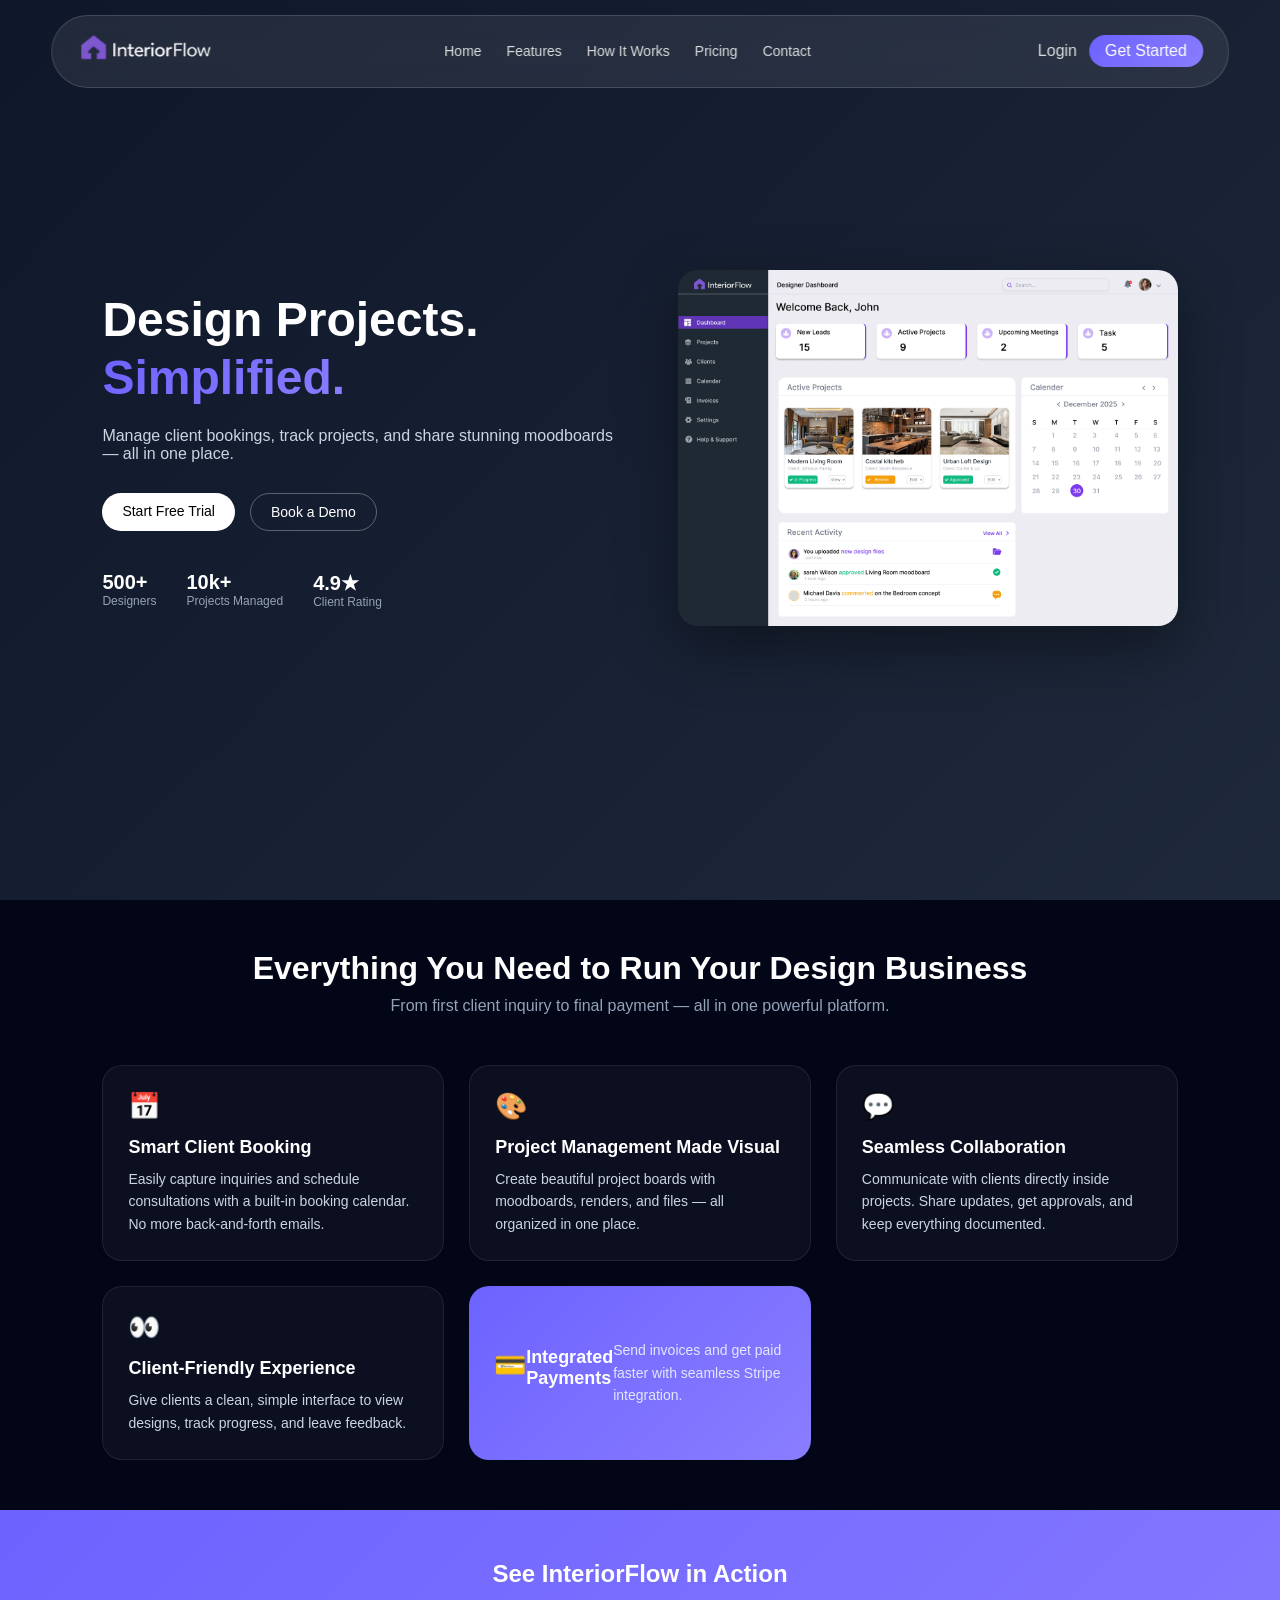
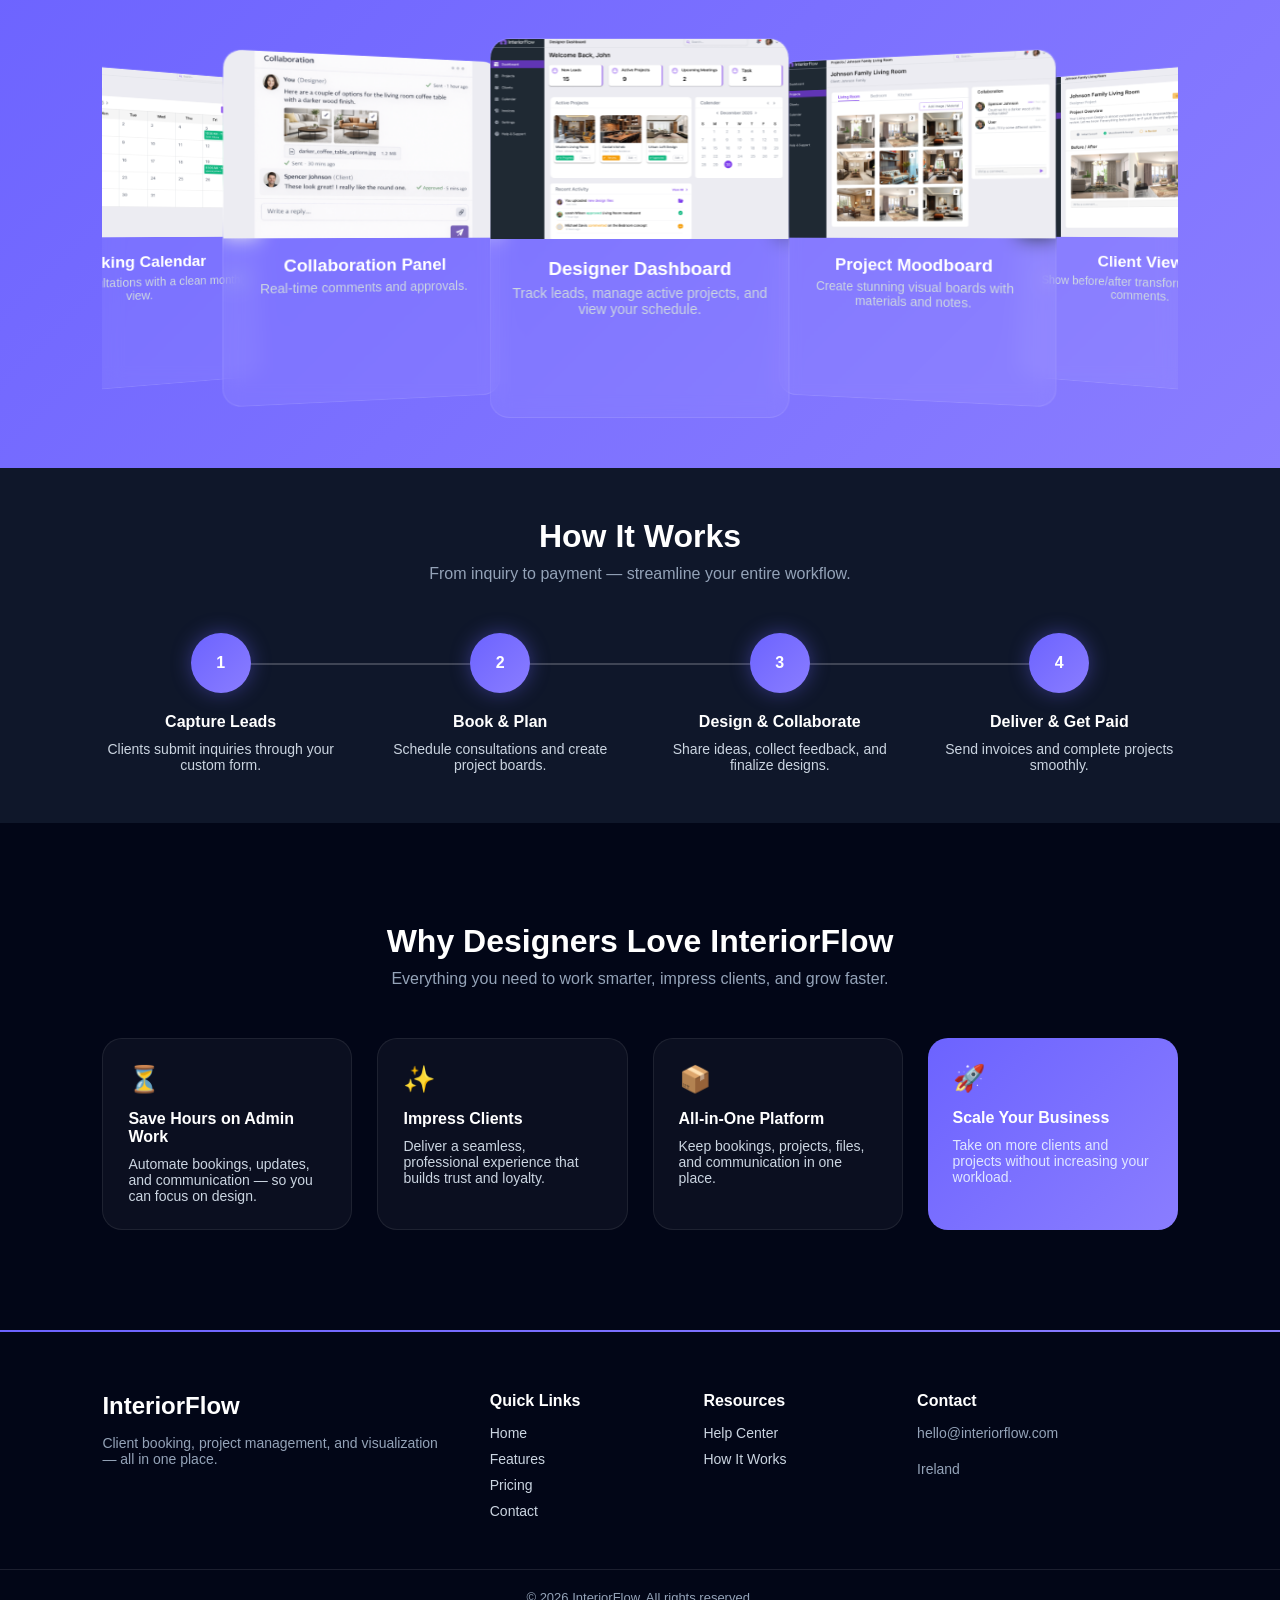
==== index.html @ f3bd516e "Add files via upload Initial commit" ====
<!DOCTYPE html>
<html lang="en">

<head>
    <meta charset="UTF-8">
    <meta name="viewport" content="width=device-width, initial-scale=1.0">
    <title>InteriorFlow – Booking + Visualization Portal for Designers </title>
    <link rel="stylesheet" href="style.css">
    <link rel="stylesheet" href="https://cdnjs.cloudflare.com/ajax/libs/font-awesome/6.5.0/css/all.min.css">
    <link rel="stylesheet" href="https://cdn.jsdelivr.net/npm/swiper@11/swiper-bundle.min.css" />
    <script src="https://cdnjs.cloudflare.com/ajax/libs/jquery/3.7.1/jquery.min.js"></script>

</head>

<body>
    <header class="header">
        <div class="nav-container">

            <!-- Logo -->
            <div class="logo"><a href="/"><img src="images/logo.png" alt="" style="width: 140px;"></a></div>

            <!-- Navigation -->
            <nav class="nav-menu" id="navMenu">
                <a href="#">Home</a>
                <a href="#features">Features</a>
                <a href="#how-it-works">How It Works</a>
                <a href="pricing.html">Pricing</a>
                <a href="contact.html">Contact</a>
            </nav>

            <!-- Actions -->
            <div class="nav-actions">
                <a href="login.html" class="login">Login</a>
                <a href="#" class="cta demo">Get Started</a>
            </div>

            <!-- Hamburger -->
            <div class="hamburger" id="hamburger">
                <span></span>
                <span></span>
                <span></span>
            </div>

        </div>
    </header>
    <section class="hero">
        <div class="hero-content">

            <h1>
                Design Projects.<br>
                <span>Simplified.</span>
            </h1>

            <p class="subtext">
                Manage client bookings, track projects, and share stunning moodboards —
                all in one place.
            </p>

            <div class="hero-buttons">
                <a href="login.html" class="btn primary">Start Free Trial</a>
                <a href="#" class="btn secondary demo">Book a Demo</a>
            </div>

            <div class="hero-stats">
                <div>
                    <h3>500+</h3>
                    <p>Designers</p>
                </div>
                <div>
                    <h3>10k+</h3>
                    <p>Projects Managed</p>
                </div>
                <div>
                    <h3>4.9★</h3>
                    <p>Client Rating</p>
                </div>
            </div>

        </div>

        <!-- Right Side Visual -->
        <div class="hero-image">
            <img src="images/Dashboard.png" alt="Dashboard Preview">
        </div>
    </section>
    <!-- <section class="social-proof">
        <div class="container">

            <p class="trusted-text">
                Trusted by <span>500+ Interior Designers</span> Worldwide
            </p>

            <div class="review-card">
                <div class="stars">★★★★★</div>
                <p class="review">
                    “InteriorFlow transformed how I manage clients and projects.”
                </p>

                <div class="review-user">
                    <img src="https://i.pravatar.cc/60?img=3" alt="User">
                    <div>
                        <h4>Jack Mitchell</h4>
                        <span>Interior Designer</span>
                    </div>
                </div>
            </div>

            
            <div class="brand-logos">
                <img src="https://cdn.jsdelivr.net/gh/devicons/devicon/icons/google/google-original.svg" alt="Google">
                <img src="https://cdn.jsdelivr.net/gh/devicons/devicon/icons/slack/slack-original.svg" alt="Slack">
                <img src="https://cdn.jsdelivr.net/gh/devicons/devicon/icons/figma/figma-original.svg" alt="Figma">
                <img src="https://cdn.jsdelivr.net/gh/devicons/devicon/icons/apple/apple-original.svg" alt="Apple" style="filter: invert(1);">
            </div>

        </div>
    </section> -->

    <section class="features" id="features">
        <div class="container">

            <div class="section-header">
                <h2>Everything You Need to Run Your Design Business</h2>
                <p>From first client inquiry to final payment — all in one powerful platform.</p>
            </div>

            <div class="feature-grid">

                <div class="feature-card">
                    <div class="icon">📅</div>
                    <h3>Smart Client Booking</h3>
                    <p>
                        Easily capture inquiries and schedule consultations with a built-in booking calendar.
                        No more back-and-forth emails.
                    </p>
                </div>

                <div class="feature-card">
                    <div class="icon">🎨</div>
                    <h3>Project Management Made Visual</h3>
                    <p>
                        Create beautiful project boards with moodboards, renders, and files — all organized in one
                        place.
                    </p>
                </div>

                <div class="feature-card">
                    <div class="icon">💬</div>
                    <h3>Seamless Collaboration</h3>
                    <p>
                        Communicate with clients directly inside projects. Share updates, get approvals, and keep
                        everything documented.
                    </p>
                </div>

                <div class="feature-card">
                    <div class="icon">👀</div>
                    <h3>Client-Friendly Experience</h3>
                    <p>
                        Give clients a clean, simple interface to view designs, track progress, and leave feedback.
                    </p>
                </div>

                <div class="feature-card highlight">
                    <div class="icon">💳</div>
                    <h3>Integrated Payments</h3>
                    <p>
                        Send invoices and get paid faster with seamless Stripe integration.
                    </p>
                </div>

            </div>

        </div>
    </section>
    <section class="showcase" id="showcase">
        <h2>See InteriorFlow in Action</h2>

        <div class="swiper showcaseSlider">
            <div class="swiper-wrapper">

                <div class="swiper-slide">
                    <img src="images/Dashboard.png" />
                    <h3>Designer Dashboard</h3>
                    <p>Track leads, manage active projects, and view your schedule.</p>
                </div>

                <div class="swiper-slide">
                    <img src="images/Project_Moodboard.png" />
                    <h3>Project Moodboard</h3>
                    <p>Create stunning visual boards with materials and notes.</p>
                </div>

                <div class="swiper-slide">
                    <img src="images/Client-view.png" />
                    <h3>Client View</h3>
                    <p>Show before/after transformations with comments.</p>
                </div>

                <div class="swiper-slide">
                    <img src="images/Bookincalender.png" />
                    <h3>Booking Calendar</h3>
                    <p>Manage consultations with a clean monthly view.</p>
                </div>

                <div class="swiper-slide">
                    <img src="images/Collabration.png" />
                    <h3>Collaboration Panel</h3>
                    <p>Real-time comments and approvals.</p>
                </div>

            </div>
        </div>
    </section>
    <section class="how-it-works" id="how-it-works">
        <div class="container">

            <div class="section-header">
                <h2>How It Works</h2>
                <p>From inquiry to payment — streamline your entire workflow.</p>
            </div>

            <div class="steps">

                <div class="step">
                    <div class="circle">1</div>
                    <h3>Capture Leads</h3>
                    <p>Clients submit inquiries through your custom form.</p>
                </div>

                <div class="step">
                    <div class="circle">2</div>
                    <h3>Book & Plan</h3>
                    <p>Schedule consultations and create project boards.</p>
                </div>

                <div class="step">
                    <div class="circle">3</div>
                    <h3>Design & Collaborate</h3>
                    <p>Share ideas, collect feedback, and finalize designs.</p>
                </div>

                <div class="step">
                    <div class="circle">4</div>
                    <h3>Deliver & Get Paid</h3>
                    <p>Send invoices and complete projects smoothly.</p>
                </div>

            </div>

        </div>
    </section>
    <section class="benefits">
        <div class="container">

            <div class="section-header">
                <h2>Why Designers Love InteriorFlow</h2>
                <p>Everything you need to work smarter, impress clients, and grow faster.</p>
            </div>

            <div class="benefit-grid">

                <div class="benefit-card">
                    <div class="icon">⏳</div>
                    <h3>Save Hours on Admin Work</h3>
                    <p>Automate bookings, updates, and communication — so you can focus on design.</p>
                </div>

                <div class="benefit-card">
                    <div class="icon">✨</div>
                    <h3>Impress Clients</h3>
                    <p>Deliver a seamless, professional experience that builds trust and loyalty.</p>
                </div>

                <div class="benefit-card">
                    <div class="icon">📦</div>
                    <h3>All-in-One Platform</h3>
                    <p>Keep bookings, projects, files, and communication in one place.</p>
                </div>

                <div class="benefit-card highlight">
                    <div class="icon">🚀</div>
                    <h3>Scale Your Business</h3>
                    <p>Take on more clients and projects without increasing your workload.</p>
                </div>

            </div>

        </div>
    </section>
    <footer class="footer">
        <div class="footer-container">

            <!-- Brand -->
            <div class="footer-col brand">
                <h2>InteriorFlow</h2>
                <p>
                    Client booking, project management, and visualization — all in one place.
                </p>
            </div>

            <!-- Quick Links -->
            <div class="footer-col">
                <h3>Quick Links</h3>
                <a href="/">Home</a>
                <a href="#features">Features</a>
                <a href="pricing.html">Pricing</a>
                <a href="contact.html">Contact</a>
            </div>

            <!-- Resources -->
            <div class="footer-col">
                <h3>Resources</h3>
                <a href="contact.html">Help Center</a>
                <a href="#how-it-works">How It Works</a>
            </div>

            <!-- Contact -->
            <div class="footer-col">
                <h3>Contact</h3>
                <p>hello@interiorflow.com</p>
                <p>Ireland</p>
            </div>

        </div>

        <!-- Bottom -->
        <div class="footer-bottom">
            <p>© 2026 InteriorFlow. All rights reserved.</p>
        </div>
    </footer>
    <div class="demo-popup" id="demoPopup">

        <div class="demo-box">

            <!-- Left Image -->
            <div class="demo-image">
                <img src="images/interior.jpg" alt="demo">
            </div>

            <!-- Right Form -->
            <div class="demo-content">

                <span class="close-btn">&times;</span>

                <h2>Request a Demo</h2>
                <form id="demoForm">
                    <input type="text" placeholder="Your Name" required>
                    <input type="email" placeholder="Email Address" required>
                    <input type="tel" maxlength="10" id="phone" placeholder="Phone Number" required>
                    <button type="submit">🚀 Submit Request</button>
                    <div class="success-msg">
                        ✅ Your request has been submitted successfully.
                    </div>
                </form>

                <!-- Success Message -->

            </div>

        </div>

    </div>
    <script src="https://cdn.jsdelivr.net/npm/swiper@11/swiper-bundle.min.js"></script>
    <script src="script.js"></script>
    <script>
        document.getElementById("phone").addEventListener("input", function () {
            this.value = this.value.replace(/[^0-9]/g, "");
        });
    </script>
</body>

</html>
---- style.css ----
* {
    margin: 0;
    padding: 0;
    box-sizing: border-box;
}

body {
    margin: 0;
    background: #0f172a;
    font-family: Arial, sans-serif;
}

/* Header */
.header {
    position: fixed;
    top: 15px;
    left: 50%;
    transform: translateX(-50%);
    width: 92%;
    z-index: 1000;
}

/* Glass Nav */
.nav-container {
    display: flex;
    justify-content: space-between;
    align-items: center;
    padding: 14px 25px;
    border-radius: 50px;

    background: rgba(255, 255, 255, 0.08);
    backdrop-filter: blur(12px);
    border: 1px solid rgba(255, 255, 255, 0.15);
}

/* Logo */
.logo {
    color: #fff;
    font-weight: 600;
    font-size: 18px;
}

/* Nav Menu */
.nav-menu {
    display: flex;
    gap: 25px;
}

.nav-menu a {
    color: #ddd;
    text-decoration: none;
    font-size: 14px;
    position: relative;
}

/* Hover effect */
.nav-menu a::after {
    content: "";
    position: absolute;
    bottom: -4px;
    left: 0;
    width: 0%;
    height: 2px;
    background: #fff;
    transition: 0.3s;
}

.nav-menu a:hover::after {
    width: 100%;
}

/* Actions */
.nav-actions {
    display: flex;
    gap: 12px;
    align-items: center;
}

.login {
    color: #ddd;
    text-decoration: none;
}

.cta {
    background: linear-gradient(135deg, #6c63ff, #8a7dff);
    padding: 7px 16px;
    border-radius: 20px;
    color: #fff;
    text-decoration: none;
}

/* Hamburger */
.hamburger {
    display: none;
    flex-direction: column;
    gap: 4px;
    cursor: pointer;
}

.hamburger span {
    width: 22px;
    height: 2px;
    background: #fff;
}

/* ================= MOBILE ================= */
@media (max-width: 768px) {

    /* Hide desktop nav */
    .nav-menu {
        position: fixed;
        top: 0;
        right: -100%;
        width: 260px;
        height: 100vh;
        background: rgba(15, 23, 42, 0.95);
        backdrop-filter: blur(15px);
        flex-direction: column;
        padding: 80px 20px;
        gap: 20px;
        transition: 0.4s;
    }

    .nav-menu a {
        font-size: 16px;
    }

    /* Show menu */
    .nav-menu.active {
        right: 0;
    }

    /* Hide actions (optional) */
    .nav-actions {
        display: none;
    }

    /* Show hamburger */
    .hamburger {
        display: flex;
    }
}

.hero {
    display: flex;
    align-items: center;
    justify-content: space-between;
    padding: 120px 8%;
    min-height: 100vh;
    background: linear-gradient(135deg, #0f172a, #1e293b);
    color: #fff;
}

/* Left */
.hero-content {
    max-width: 520px;
}

.hero h1 {
    font-size: 48px;
    line-height: 1.2;
    margin-bottom: 20px;
}

.hero h1 span {
    background: linear-gradient(135deg, #6c63ff, #8a7dff);
    -webkit-background-clip: text;
    -webkit-text-fill-color: transparent;
}

.subtext {
    font-size: 16px;
    color: #cbd5e1;
    margin-bottom: 30px;
}

/* Buttons */
.hero-buttons {
    display: flex;
    gap: 15px;
    margin-bottom: 40px;
}

.btn {
    padding: 12px 22px;
    border-radius: 25px;
    text-decoration: none;
    font-size: 14px;
    transition: 0.3s;
}

.btn.primary {
    background: linear-gradient(135deg, #6c63ff, #8a7dff);
    color: #fff;
}

.btn.primary:hover {
    transform: translateY(-2px);
}

.btn.secondary {
    border: 1px solid rgba(255, 255, 255, 0.3);
    color: #fff;
}

.btn.secondary:hover {
    background: rgba(255, 255, 255, 0.1);
}

/* Stats */
.hero-stats {
    display: flex;
    gap: 30px;
}

.hero-stats h3 {
    margin: 0;
    font-size: 20px;
}

.hero-stats p {
    margin: 0;
    font-size: 12px;
    color: #94a3b8;
}

/* Right Image */
.hero-image img {
    width: 500px;
    max-width: 100%;
    border-radius: 20px;
    box-shadow: 0 20px 60px rgba(0, 0, 0, 0.4);
}

@media (max-width: 768px) {
    .hero {
        flex-direction: column;
        text-align: center;
        padding-top: 140px;
    }

    .hero h1 {
        font-size: 34px;
    }

    .hero-buttons {
        justify-content: center;
    }

    .hero-stats {
        justify-content: center;
    }

    .hero-image {
        margin-top: 40px;
    }
}

.social-proof {
    padding: 80px 8%;
    text-align: center;
    background: #0f172a;
    color: #fff;
}

.trusted-text {
    font-size: 16px;
    color: #cbd5e1;
    margin-bottom: 30px;
}

.trusted-text span {
    color: #fff;
    font-weight: 600;
}

/* Review Card */
.review-card {
    max-width: 500px;
    margin: auto;
    padding: 30px;
    border-radius: 20px;

    background: rgba(255, 255, 255, 0.05);
    backdrop-filter: blur(10px);
    border: 1px solid rgba(255, 255, 255, 0.1);

    box-shadow: 0 10px 40px rgba(0, 0, 0, 0.3);
}

.stars {
    font-size: 20px;
    color: #facc15;
    margin-bottom: 15px;
}

.review {
    font-size: 16px;
    color: #e2e8f0;
    margin-bottom: 20px;
}

/* User */
.review-user {
    display: flex;
    align-items: center;
    justify-content: center;
    gap: 12px;
}

.review-user img {
    width: 40px;
    height: 40px;
    border-radius: 50%;
}

.review-user h4 {
    margin: 0;
    font-size: 14px;
}

.review-user span {
    font-size: 12px;
    color: #94a3b8;
}

/* Logos */
.brand-logos {
    margin-top: 40px;
    display: flex;
    justify-content: center;
    gap: 30px;
    opacity: 0.7;
}

.brand-logos img {
    height: 30px;
    /* filter: grayscale(100%); */
    transition: 0.3s;
}

.brand-logos img:hover {
    filter: grayscale(0%);
    opacity: 1;
}

@media (max-width: 768px) {
    .review-card {
        padding: 20px;
    }

    .brand-logos {
        flex-wrap: wrap;
        gap: 20px;
    }
}

.features {
    padding: 50px 8%;
    background: #020617;
    color: #fff;
    text-align: center;
}

.section-header h2 {
    font-size: 32px;
    margin-bottom: 10px;
}

.section-header p {
    color: #94a3b8;
    margin-bottom: 50px;
}

/* Grid */
.feature-grid {
    display: grid;
    grid-template-columns: repeat(3, 1fr);
    gap: 25px;
}

/* Card */
.feature-card {
    padding: 25px;
    border-radius: 20px;
    text-align: left;

    background: rgba(255, 255, 255, 0.04);
    border: 1px solid rgba(255, 255, 255, 0.08);

    transition: 0.3s;
    position: relative;
    overflow: hidden;
}

/* Glow hover effect */
.feature-card::before {
    content: "";
    position: absolute;
    width: 150%;
    height: 150%;
    background: radial-gradient(circle, rgba(108, 99, 255, 0.15), transparent);
    top: -50%;
    left: -50%;
    opacity: 0;
    transition: 0.4s;
}

.feature-card:hover::before {
    opacity: 1;
}

.feature-card:hover {
    transform: translateY(-8px);
    border-color: rgba(108, 99, 255, 0.4);
}

/* Icon */
.icon {
    font-size: 26px;
    margin-bottom: 15px;
}

/* Title */
.feature-card h3 {
    font-size: 18px;
    margin-bottom: 10px;
}

/* Text */
.feature-card p {
    font-size: 14px;
    color: #cbd5e1;
    line-height: 1.6;
}

/* Highlight card */
.feature-card.highlight {
    background: linear-gradient(135deg, #6c63ff, #8a7dff);
    color: #fff;
    border: none;
}

.feature-card.highlight p {
    color: #e0e7ff;
}

@media (max-width: 992px) {
    .feature-grid {
        grid-template-columns: repeat(2, 1fr);
    }
}

@media (max-width: 600px) {
    .feature-grid {
        grid-template-columns: 1fr;
    }

    .section-header h2 {
        font-size: 26px;
    }
}

.showcase {
    padding: 50px 8%;
    background: linear-gradient(135deg, #6c63ff, #8a7dff);
    color: #fff;
    text-align: center;
}

.showcase h2 {
    margin-bottom: 50px;
}

/* Slide */
.showcaseSlider .swiper-slide {
    width: 300px;
    height: 380px;
    border-radius: 20px;
    overflow: hidden;

    background: rgba(255, 255, 255, 0.05);
    border: 1px solid rgba(255, 255, 255, 0.1);

    backdrop-filter: blur(10px);
    transition: 0.4s;
}

/* Image */
.swiper-slide img {
    width: 100%;
    height: 200px;
    object-fit: cover;
}

/* Content */
.swiper-slide h3 {
    margin: 15px 0 5px;
}

.swiper-slide p {
    font-size: 14px;
    color: #cbd5e1;
    padding: 0 15px;
}

/* Value Highlight */
.highlight {
    display: flex;
    align-items: center;
    justify-content: center;
    background: linear-gradient(135deg, #6c63ff, #8a7dff);
}

.value-box h3 {
    font-size: 20px;
    margin-bottom: 10px;
}

.value-box p {
    color: #e0e7ff;
}

/* Center active slide */
.swiper-slide-active {
    transform: scale(1.05);
}

.how-it-works {
    padding: 50px 8%;
    background: #0f172a;
    color: #fff;
    text-align: center;
}

.section-header h2 {
    font-size: 32px;
    margin-bottom: 10px;
}

.section-header p {
    color: #94a3b8;
    margin-bottom: 60px;
}

/* Steps container */
.steps {
    display: flex;
    justify-content: space-between;
    position: relative;
}

/* Line */
.steps::before {
    content: "";
    position: absolute;
    top: 30px;
    left: 10%;
    width: 80%;
    height: 2px;
    background: rgba(255, 255, 255, 0.2);
}

/* Step */
.step {
    width: 22%;
    position: relative;
    z-index: 2;
}

/* Circle */
.circle {
    width: 60px;
    height: 60px;
    margin: auto;
    border-radius: 50%;

    display: flex;
    align-items: center;
    justify-content: center;

    background: linear-gradient(135deg, #6c63ff, #8a7dff);
    font-weight: bold;
    margin-bottom: 20px;

    box-shadow: 0 0 20px rgba(108, 99, 255, 0.4);
}

/* Text */
.step h3 {
    font-size: 16px;
    margin-bottom: 10px;
}

.step p {
    font-size: 14px;
    color: #cbd5e1;
}

@media (max-width: 768px) {

    .steps {
        flex-direction: column;
        gap: 40px;
    }

    .steps::before {
        left: 50%;
        top: 0;
        width: 2px;
        height: 100%;
    }

    .step {
        width: 100%;
        text-align: center;
    }
}

.benefits {
    padding: 100px 8%;
    background: #020617;
    color: #fff;
    text-align: center;
}

.section-header h2 {
    font-size: 32px;
    margin-bottom: 10px;
}

.section-header p {
    color: #94a3b8;
    margin-bottom: 50px;
}

/* Grid */
.benefit-grid {
    display: grid;
    grid-template-columns: repeat(4, 1fr);
    gap: 25px;
}

/* Card */
.benefit-card {
    padding: 25px;
    border-radius: 20px;
    text-align: left;

    background: rgba(255, 255, 255, 0.04);
    border: 1px solid rgba(255, 255, 255, 0.08);

    transition: 0.3s;
    position: relative;
}

/* Hover glow */
.benefit-card:hover {
    transform: translateY(-8px);
    border-color: rgba(108, 99, 255, 0.5);
    box-shadow: 0 10px 30px rgba(108, 99, 255, 0.2);
}

/* Icon */
.icon {
    font-size: 26px;
    margin-bottom: 15px;
}

/* Text */
.benefit-card h3 {
    font-size: 16px;
    margin-bottom: 10px;
}

.benefit-card p {
    font-size: 14px;
    color: #cbd5e1;
}

/* Highlight */
.benefit-card.highlight {
    background: linear-gradient(135deg, #6c63ff, #8a7dff);
    border: none;
    display: block;
}

.benefit-card.highlight p {
    color: #e0e7ff;
}

@media (max-width: 992px) {
    .benefit-grid {
        grid-template-columns: repeat(2, 1fr);
    }
}

@media (max-width: 600px) {
    .benefit-grid {
        grid-template-columns: 1fr;
    }
}

.footer {
    background: #020617;
    color: #fff;
    padding-top: 60px;
    border-top: 2px solid transparent;
    border-image: linear-gradient(90deg, #6c63ff, #8a7dff) 1;
}

/* Container */
.footer-container {
    display: grid;
    grid-template-columns: 2fr 1fr 1fr 1.5fr;
    gap: 40px;
    padding: 0 8%;
}

/* Brand */
.footer-col h2 {
    margin-bottom: 15px;
}

.footer-col p {
    color: #94a3b8;
    font-size: 14px;
    margin-bottom: 20px;
}

/* Links */
.footer-col h3 {
    margin-bottom: 15px;
    font-size: 16px;
}

.footer-col a {
    display: block;
    text-decoration: none;
    color: #cbd5e1;
    margin-bottom: 10px;
    font-size: 14px;
    transition: 0.3s;
}

.footer-col a:hover {
    color: #fff;
    transform: translateX(5px);
}

/* Socials */
.socials {
    display: flex;
    gap: 12px;
}

.socials a {
    font-size: 18px;
    transition: 0.3s;
}

.socials a:hover {
    transform: scale(1.2);
}

/* Newsletter */
.newsletter {
    display: flex;
    margin-top: 10px;
}

.newsletter input {
    flex: 1;
    padding: 8px;
    border-radius: 20px 0 0 20px;
    border: none;
    outline: none;
}

.newsletter button {
    padding: 8px 15px;
    border: none;
    background: linear-gradient(135deg, #6c63ff, #8a7dff);
    color: #fff;
    border-radius: 0 20px 20px 0;
    cursor: pointer;
}

/* Bottom */
.footer-bottom {
    text-align: center;
    padding: 20px;
    margin-top: 40px;
    border-top: 1px solid rgba(255, 255, 255, 0.1);
    font-size: 13px;
    color: #94a3b8;
}

/* pricing */
.pricing {
    padding: 100px 8%;
    background: #0f172a;
    color: #fff;
    text-align: center;
}

.section-header h2 {
    font-size: 32px;
}

.section-header p {
    color: #94a3b8;
    margin-bottom: 50px;
}

/* Grid */
.pricing-grid {
    display: grid;
    grid-template-columns: repeat(3, 1fr);
    gap: 30px;
}

/* Card */
.pricing-card {
    padding: 30px;
    border-radius: 20px;
    text-align: left;

    background: rgba(255, 255, 255, 0.04);
    border: 1px solid rgba(255, 255, 255, 0.08);

    position: relative;
    transition: 0.3s;
}

.pricing-card:hover {
    transform: translateY(-10px);
    box-shadow: 0 15px 40px rgba(0, 0, 0, 0.3);
}

/* Highlight */
.pricing-card.highlight {
    background: linear-gradient(135deg, #6c63ff, #8a7dff);
    border: none;
    display: block;
    transform: scale(1.05);
}

/* Tag */
.tag {
    position: absolute;
    top: -10px;
    right: 20px;
    background: #fff;
    color: #000;
    padding: 4px 10px;
    font-size: 12px;
    border-radius: 10px;
}

/* Text */
.pricing-card h3 {
    font-size: 20px;
}

.desc {
    font-size: 14px;
    color: #cbd5e1;
    margin-bottom: 20px;
}

/* Price */
.price {
    font-size: 32px;
    margin: 20px 0;
}

.price span {
    font-size: 14px;
    color: #94a3b8;
}

/* List */
.pricing-card ul {
    list-style: none;
    padding: 0;
    margin-bottom: 25px;
}

.pricing-card ul li {
    margin-bottom: 10px;
    font-size: 14px;
}

/* Buttons */
.btn {
    display: inline-block;
    padding: 10px 20px;
    border-radius: 25px;
    text-decoration: none;
    font-size: 14px;
}

.btn.primary {
    background: #fff;
    color: #000;
}

.btn.secondary {
    border: 1px solid rgba(255, 255, 255, 0.3);
    color: #fff;
}

@media (max-width: 992px) {
    .pricing-grid {
        grid-template-columns: 1fr;
    }

    .pricing-card.highlight {
        transform: none;
    }
}

.demo-popup {
    position: fixed;
    top: -140%;
    left: 0;
    width: 100%;
    height: 100%;
    display: flex;
    justify-content: center;
    align-items: flex-start;
    padding-top: 80px;
    background: rgba(0, 0, 0, 0.5);
    backdrop-filter: blur(6px);
    transition: 0.5s ease;
    z-index: 9999;
}

/* Active (slide down) */
.demo-popup.active {
    top: 0;
}

/* Box */
.demo-box {
    display: flex;
    max-width: 800px;
    width: 90%;
    border-radius: 20px;
    overflow: hidden;

    background: rgba(255, 255, 255, 0.08);
    backdrop-filter: blur(12px);
}

/* Image */
.demo-image {
    width: 45%;
}

.demo-image img {
    width: 100%;
    height: 100%;
    object-fit: cover;
}

/* Content */
.demo-content {
    width: 55%;
    padding: 30px;
    position: relative;
    color: white;
}

/* Close */
.close-btn {
    position: absolute;
    top: 10px;
    right: 15px;
    cursor: pointer;
    font-size: 20px;
}

/* Form */
.demo-content form {
    display: flex;
    flex-direction: column;
    gap: 12px;
    margin-top: 15px;
}

.demo-content input {
    padding: 10px;
    border-radius: 8px;
    border: none;
    outline: none;
}

/* Button */
.demo-content button {
    padding: 10px;
    border-radius: 20px;
    border: none;
    background: linear-gradient(135deg, #3b82f6, #6366f1);
    color: white;
    cursor: pointer;
    transition: 0.3s;
}

.demo-content button:hover {
    transform: scale(1.05);
}

/* Success */
.success-msg {
    display: none;
    margin-top: 15px;
    color: #4ade80;
}


@media (max-width: 768px) {
    .demo-box {
        flex-direction: column;
    }

    .demo-image {
        width: 100%;
        height: 150px;
    }

    .demo-content {
        width: 100%;
    }
}

.contact {
    padding: 100px 20px;
    color: white;
    text-align: center;
    padding-bottom: 20px;
}

/* Header */
.contact-header h1 {
    font-size: 36px;
    margin-bottom: 10px;
}

.contact-header p {
    opacity: 0.7;
    margin-bottom: 50px;
}

/* Layout */
.contact-container {
    max-width: 1100px;
    margin: auto;
    display: flex;
    gap: 40px;
    align-items: stretch;
}

/* Form */
.contact-form {
    flex: 1;
    padding: 30px;
    border-radius: 20px;

    background: rgba(255, 255, 255, 0.08);
    backdrop-filter: blur(12px);

    border: 1px solid rgba(255, 255, 255, 0.15);
    text-align: left;
}

/* Inputs */
.contact-form input,
.contact-form textarea {
    width: 100%;
    padding: 10px;
    margin-top: 12px;
    border-radius: 8px;
    border: none;
    outline: none;
}

/* Button */
.contact-form button {
    margin-top: 15px;
    padding: 12px;
    border-radius: 25px;
    border: none;
    background: linear-gradient(135deg, #3b82f6, #6366f1);
    color: white;
    cursor: pointer;
}

/* Success */
.success-msg {
    display: none;
    margin-top: 10px;
    color: #4ade80;
}

/* Info */
.contact-info {
    flex: 1;
    display: flex;
    flex-direction: column;
    gap: 20px;
}

/* Info Cards */
.info-card {
    padding: 20px;
    border-radius: 16px;

    background: rgba(255, 255, 255, 0.08);
    backdrop-filter: blur(12px);

    border: 1px solid rgba(255, 255, 255, 0.15);
    text-align: left;
}

.info-card i {
    font-size: 20px;
    margin-bottom: 8px;
    color: #60a5fa;
}

@media (max-width: 900px) {
    .contact-container {
        flex-direction: column;
    }
}

.error-msg {
    display: none;
    margin-top: 10px;
    color: #f87171;
    font-size: 13px;
}

.auth {
    height: 100vh;
    display: flex;
    justify-content: center;
    align-items: center;
    color: white;
    background: url(./images/interior.jpg) no-repeat center center/cover;
    position: relative;
}

.auth::before {
    content: "";
    position: absolute;
    inset: 0;
    background: rgba(0, 0, 0, 0.6);
    /* dark overlay */
    z-index: 0;
}

.auth .logo {
    /* background: #ffffff; */
    display: inline-block;
    margin-bottom: 20px;
    border-radius: 10px;
}

/* Box */
.auth-box {
    width: 350px;
    padding: 30px;
    border-radius: 20px;
    background: rgba(255, 255, 255, 0.08);
    backdrop-filter: blur(12px);
    border: 1px solid rgba(255, 255, 255, 0.15);
    text-align: center;
}

/* Toggle */
.auth-toggle {
    display: flex;
    margin-bottom: 20px;
}

.toggle-btn {
    flex: 1;
    padding: 8px;
    border: none;
    cursor: pointer;
    background: transparent;
    color: white;
    border-radius: 20px;
}

.toggle-btn.active {
    background: linear-gradient(135deg, #8a7dff, #6c63ff);
}

/* Forms */
.auth-form {
    display: none;
}

.auth-form.active {
    display: block;
}

/* Inputs */
.auth-form input {
    width: 100%;
    padding: 10px;
    margin-top: 12px;
    border-radius: 8px;
    border: none;
    outline: none;
}

/* Button */
.auth-form button {
    margin-top: 15px;
    padding: 10px;
    border-radius: 20px;
    border: none;
    background: linear-gradient(135deg, #8a7dff, #6c63ff);
    color: white;
    cursor: pointer;
}

/* Success */
.success-msg {
    display: none;
    margin-top: 15px;
    color: #4ade80;
}

@keyframes shake {

    0%,
    100% {
        transform: translateX(0);
    }

    25% {
        transform: translateX(-5px);
    }

    75% {
        transform: translateX(5px);
    }
}

.auth-box.shake {
    animation: shake 0.3s;
}
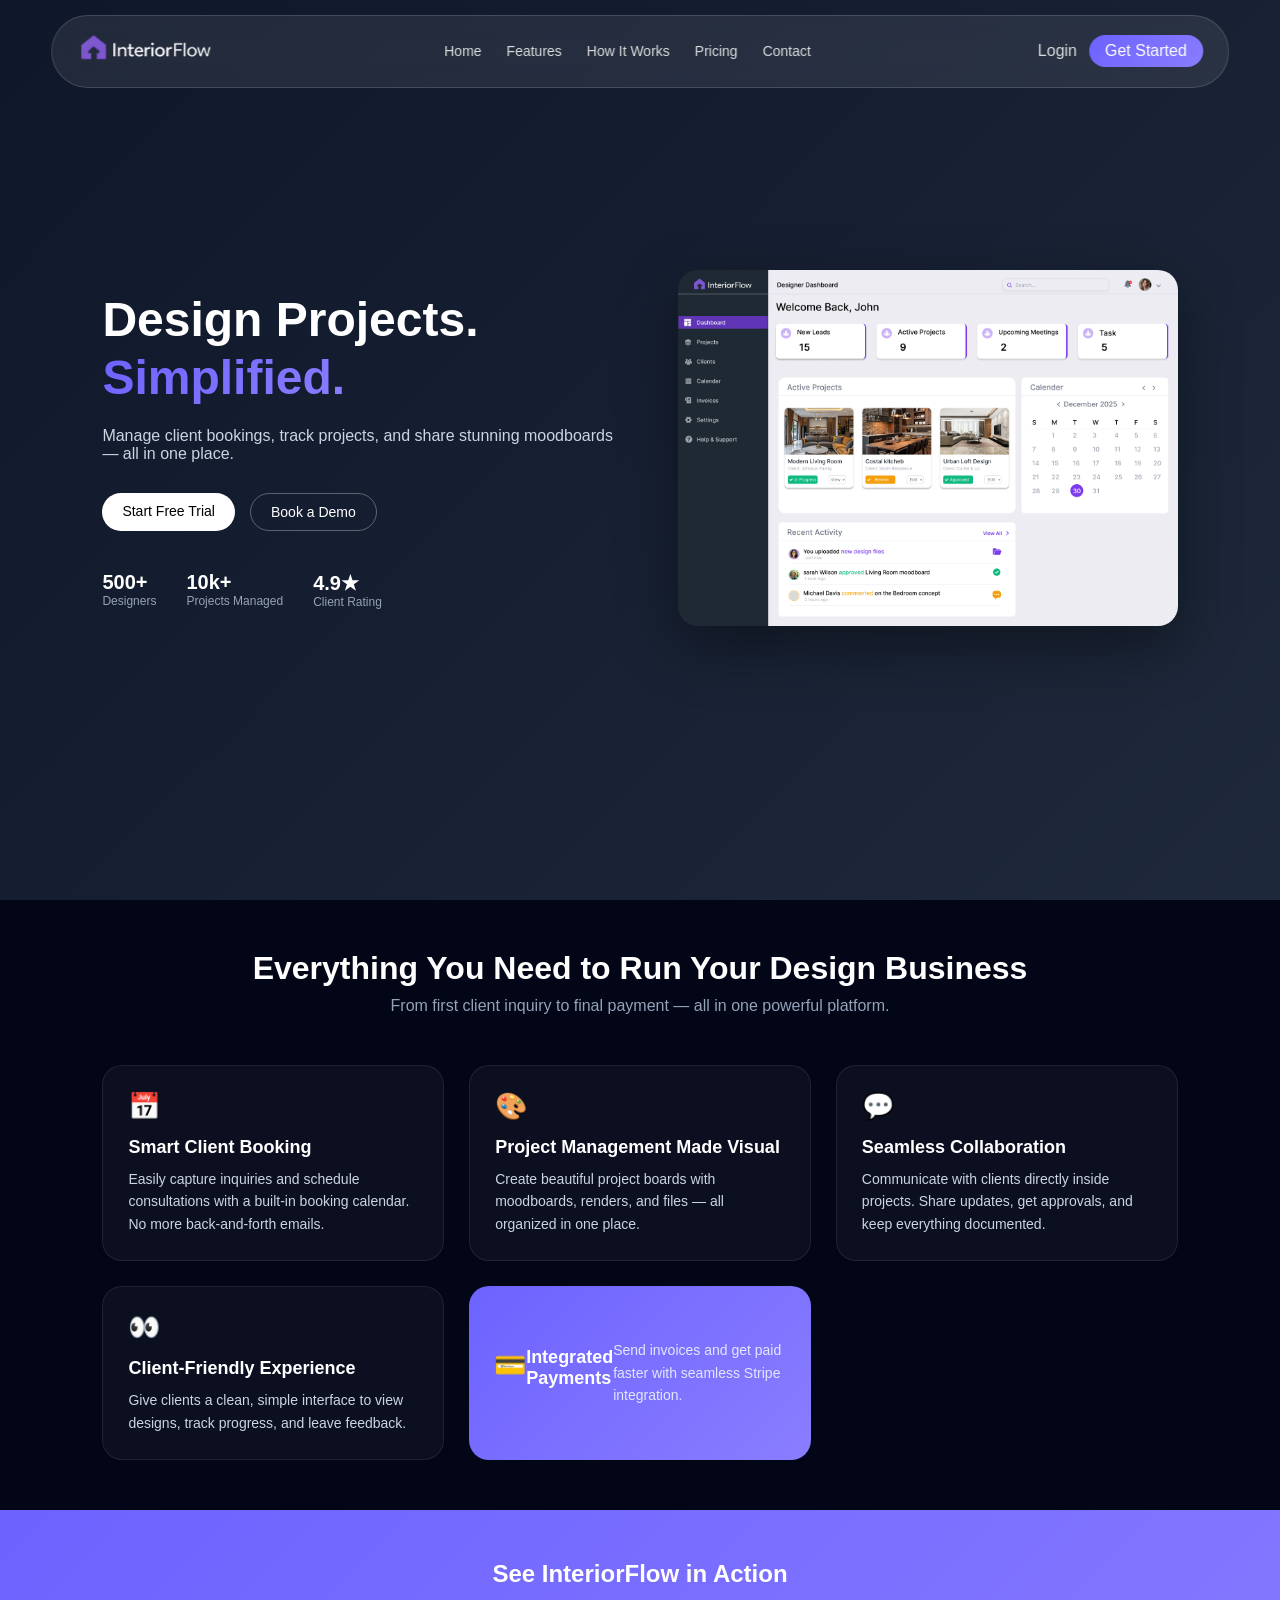
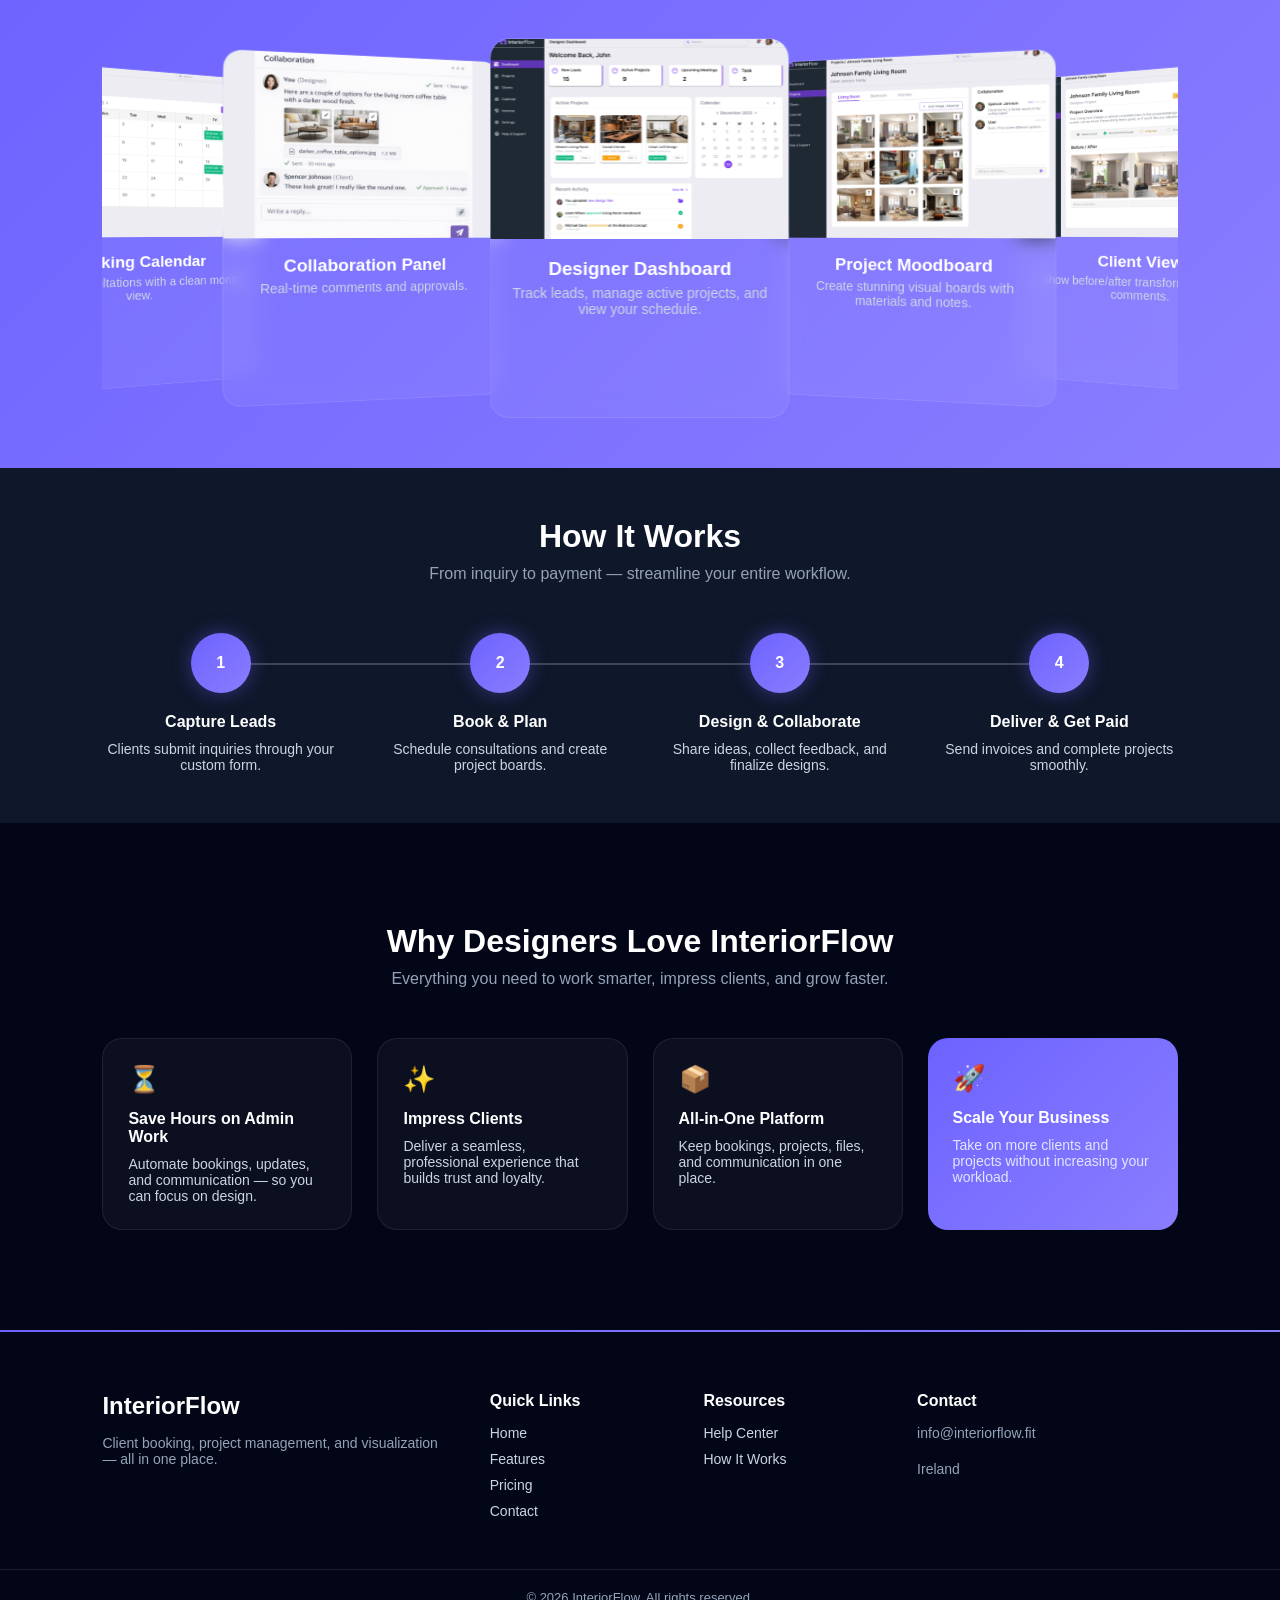
==== commit 4468f048: "done" ====
--- a/index.html
+++ b/index.html
@@ -318,7 +318,7 @@
             <!-- Contact -->
             <div class="footer-col">
                 <h3>Contact</h3>
-                <p>hello@interiorflow.com</p>
+                <p>info@interiorflow.fit</p>
                 <p>Ireland</p>
             </div>
 
@@ -370,4 +370,4 @@
     </script>
 </body>
 
-</html>+</html>
